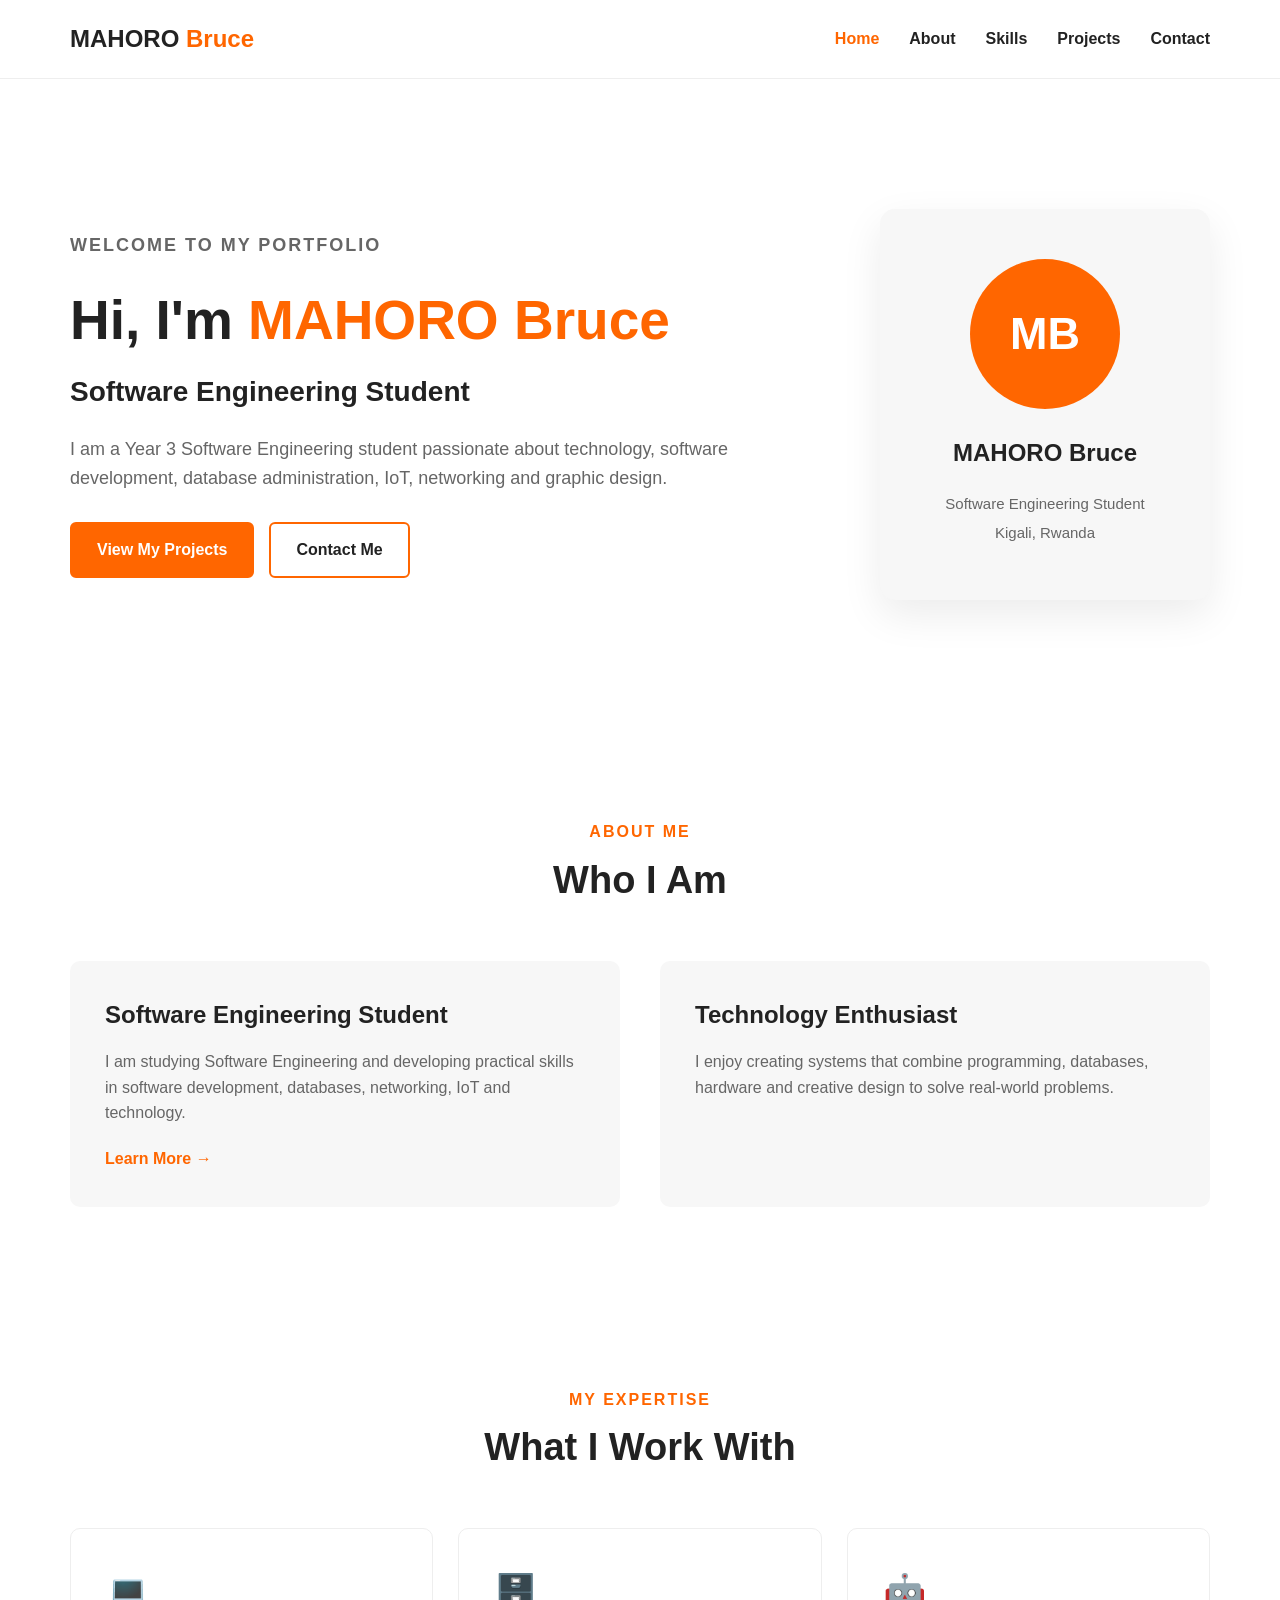
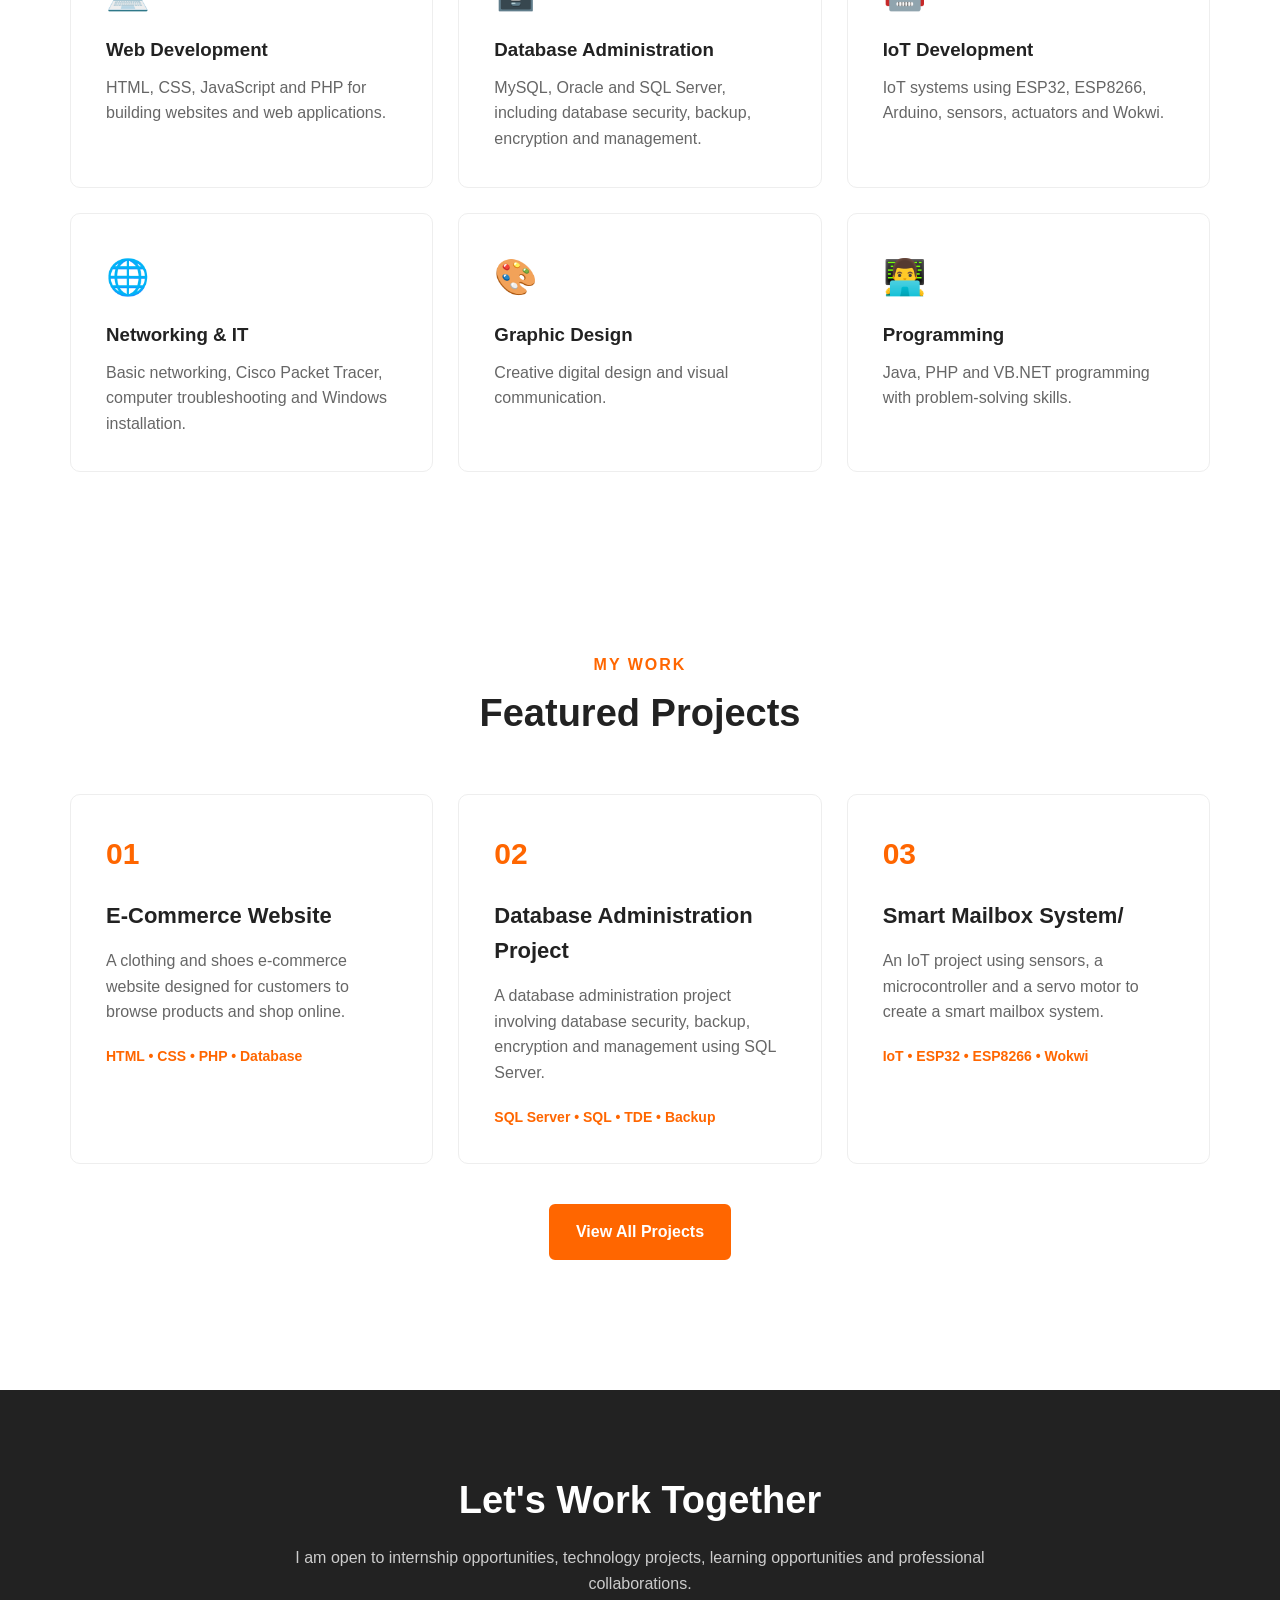
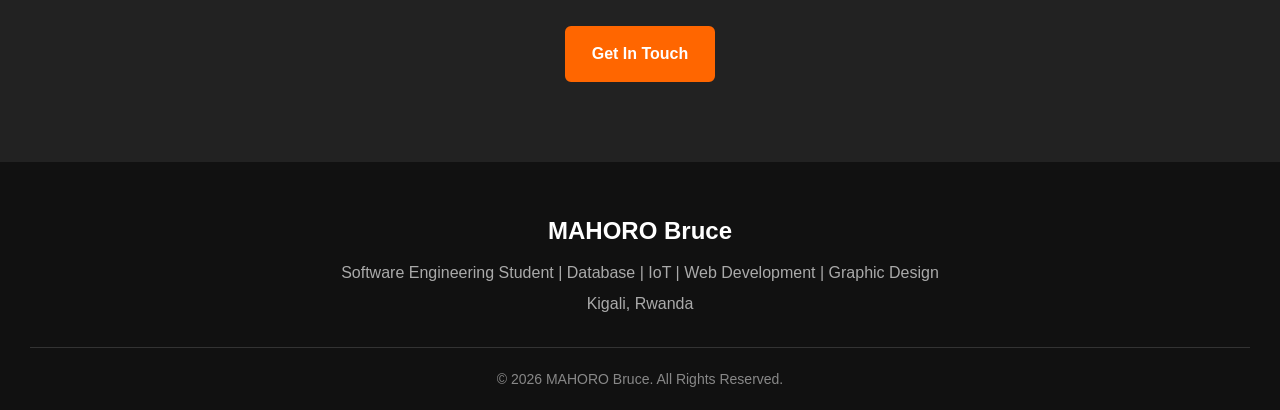
==== index.html @ 53770e33 "Update index.html" ====
<!DOCTYPE html>
<html lang="en">

<head>
    <meta charset="UTF-8">
    <meta name="viewport" content="width=device-width, initial-scale=1.0">

    <title>MAHORO Bruce | Software Engineer</title>

    <link rel="stylesheet" href="style.css">
</head>

<body>

    <!-- Navigation -->
    <header>
        <nav class="navbar">

            <div class="logo">
                MAHORO <span>Bruce</span>
            </div>

            <ul class="nav-links">
                <li><a href="index.html" class="active">Home</a></li>
                <li><a href="about.html">About</a></li>
                <li><a href="skills.html">Skills</a></li>
                <li><a href="project.html">Projects</a></li>
                <li><a href="contact.html">Contact</a></li>
            </ul>

        </nav>
    </header>


    <!-- Hero Section -->
    <main>

        <section class="hero">

            <div class="hero-text">

                <p class="small-title">WELCOME TO MY PORTFOLIO</p>

                <h1>
                    Hi, I'm <span>MAHORO Bruce</span>
                </h1>

                <h2>
                    Software Engineering Student
                </h2>

                <p>
                    I am a Year 3 Software Engineering student passionate about
                    technology, software development, database administration,
                    IoT, networking and graphic design.
                </p>

                <div class="hero-buttons">
                    <a href="project.html" class="btn">View My Projects</a>
                    <a href="contact.html" class="btn secondary">Contact Me</a>
                </div>

            </div>


            <div class="hero-card">

                <div class="profile-circle">
                    MB
                </div>

                <h2>MAHORO Bruce</h2>

                <p>Software Engineering Student</p>

                <p>Kigali, Rwanda</p>

            </div>

        </section>


        <!-- About Preview -->
        <section class="section">

            <div class="section-title">
                <p>ABOUT ME</p>
                <h2>Who I Am</h2>
            </div>

            <div class="about-preview">

                <div>
                    <h3>Software Engineering Student</h3>

                    <p>
                        I am studying Software Engineering and developing
                        practical skills in software development, databases,
                        networking, IoT and technology.
                    </p>

                    <a href="about.html" class="text-link">
                        Learn More →
                    </a>
                </div>

                <div>
                    <h3>Technology Enthusiast</h3>

                    <p>
                        I enjoy creating systems that combine programming,
                        databases, hardware and creative design to solve
                        real-world problems.
                    </p>
                </div>

            </div>

        </section>


        <!-- Services / Skills Preview -->
        <section class="section">

            <div class="section-title">
                <p>MY EXPERTISE</p>
                <h2>What I Work With</h2>
            </div>


            <div class="cards">

                <div class="card">
                    <div class="icon">💻</div>
                    <h3>Web Development</h3>
                    <p>
                        HTML, CSS, JavaScript and PHP for building websites
                        and web applications.
                    </p>
                </div>


                <div class="card">
                    <div class="icon">🗄️</div>
                    <h3>Database Administration</h3>
                    <p>
                        MySQL, Oracle and SQL Server, including database
                        security, backup, encryption and management.
                    </p>
                </div>


                <div class="card">
                    <div class="icon">🤖</div>
                    <h3>IoT Development</h3>
                    <p>
                        IoT systems using ESP32, ESP8266, Arduino, sensors,
                        actuators and Wokwi.
                    </p>
                </div>


                <div class="card">
                    <div class="icon">🌐</div>
                    <h3>Networking & IT</h3>
                    <p>
                        Basic networking, Cisco Packet Tracer, computer
                        troubleshooting and Windows installation.
                    </p>
                </div>


                <div class="card">
                    <div class="icon">🎨</div>
                    <h3>Graphic Design</h3>
                    <p>
                        Creative digital design and visual communication.
                    </p>
                </div>


                <div class="card">
                    <div class="icon">👨‍💻</div>
                    <h3>Programming</h3>
                    <p>
                        Java, PHP and VB.NET programming with problem-solving
                        skills.
                    </p>
                </div>

            </div>

        </section>


        <!-- Projects Preview -->
        <section class="section">

            <div class="section-title">
                <p>MY WORK</p>
                <h2>Featured Projects</h2>
            </div>


            <div class="project-grid">

                <div class="project-card">

                    <div class="project-number">
                        01
                    </div>

                    <h3>E-Commerce Website</h3>

                    <p>
                        A clothing and shoes e-commerce website designed
                        for customers to browse products and shop online.
                    </p>

                    <p class="technology">
                        HTML • CSS • PHP • Database
                    </p>

                </div>


                <div class="project-card">

                    <div class="project-number">
                        02
                    </div>

                    <h3>Database Administration Project</h3>

                    <p>
                        A database administration project involving database
                        security, backup, encryption and management using
                        SQL Server.
                    </p>

                    <p class="technology">
                        SQL Server • SQL • TDE • Backup
                    </p>

                </div>


                <div class="project-card">

                    <div class="project-number">
                        03
                    </div>

                    <h3>Smart Mailbox System/</h3>

                    <p>
                        An IoT project using sensors, a microcontroller and
                        a servo motor to create a smart mailbox system.
                    </p>

                    <p class="technology">
                        IoT • ESP32 • ESP8266 • Wokwi
                    </p>

                </div>

            </div>


            <div class="center-button">
                <a href="projects.html" class="btn">
                    View All Projects
                </a>
            </div>

        </section>


        <!-- Call To Action -->
        <section class="cta">

            <h2>Let's Work Together</h2>

            <p>
                I am open to internship opportunities, technology projects,
                learning opportunities and professional collaborations.
            </p>

            <a href="contact.html" class="btn">
                Get In Touch
            </a>

        </section>

    </main>


    <!-- Footer -->
    <footer>

        <div class="footer-content">

            <h2>MAHORO Bruce</h2>

            <p>
                Software Engineering Student | Database | IoT | Web Development | Graphic Design
            </p>

            <p>
                Kigali, Rwanda
            </p>

        </div>

        <div class="copyright">
            © 2026 MAHORO Bruce. All Rights Reserved.
        </div>

    </footer>


    <script src="script.js"></script>

</body>

</html>
---- style.css ----
* {
    margin: 0;
    padding: 0;
    box-sizing: border-box;
}


html {
    scroll-behavior: smooth;
}


body {
    font-family: Arial, Helvetica, sans-serif;
    background: #ffffff;
    color: #222222;
    line-height: 1.6;
}


/* =========================
   NAVIGATION
========================= */

header {
    background: #ffffff;
    border-bottom: 1px solid #eeeeee;
    position: sticky;
    top: 0;
    z-index: 1000;
}


.navbar {
    max-width: 1200px;
    margin: auto;
    padding: 20px 30px;

    display: flex;
    justify-content: space-between;
    align-items: center;
}


.logo {
    font-size: 24px;
    font-weight: bold;
}


.logo span {
    color: #ff6600;
}


.nav-links {
    list-style: none;

    display: flex;
    gap: 30px;
}


.nav-links a {
    text-decoration: none;
    color: #222222;
    font-weight: 600;
    transition: 0.3s;
}


.nav-links a:hover,
.nav-links a.active {
    color: #ff6600;
}


/* =========================
   HERO
========================= */

.hero {
    max-width: 1200px;
    margin: auto;
    min-height: 650px;

    padding: 80px 30px;

    display: flex;
    justify-content: space-between;
    align-items: center;
    gap: 60px;
}


.hero-text {
    max-width: 700px;
}


.small-title {
    color: #ff6600;
    font-size: 14px;
    font-weight: bold;
    letter-spacing: 2px;
    margin-bottom: 15px;
}


.hero h1 {
    font-size: 55px;
    line-height: 1.1;
    margin-bottom: 20px;
}


.hero h1 span {
    color: #ff6600;
}


.hero h2 {
    font-size: 28px;
    margin-bottom: 20px;
}


.hero p {
    font-size: 18px;
    color: #666666;
    margin-bottom: 30px;
}


.hero-buttons {
    display: flex;
    gap: 15px;
    flex-wrap: wrap;
}


.btn {
    display: inline-block;

    background: #ff6600;
    color: #ffffff;

    padding: 13px 25px;

    text-decoration: none;

    border: 2px solid #ff6600;
    border-radius: 6px;

    font-weight: bold;

    cursor: pointer;

    transition: 0.3s;
}


.btn:hover {
    background: #222222;
    border-color: #222222;
}


.btn.secondary {
    background: transparent;
    color: #222222;
}


.btn.secondary:hover {
    background: #ff6600;
    color: #ffffff;
}


/* =========================
   HERO CARD
========================= */

.hero-card {
    width: 330px;

    padding: 50px 30px;

    background: #f7f7f7;

    border-radius: 15px;

    text-align: center;

    box-shadow: 0 15px 40px rgba(0, 0, 0, 0.08);
}


.profile-circle {
    width: 150px;
    height: 150px;

    margin: 0 auto 25px;

    border-radius: 50%;

    background: #ff6600;
    color: white;

    display: flex;
    justify-content: center;
    align-items: center;

    font-size: 45px;
    font-weight: bold;
}


.profile-circle.large {
    width: 220px;
    height: 220px;
    font-size: 60px;
}


.hero-card h2 {
    font-size: 24px;
}


.hero-card p {
    font-size: 15px;
    margin: 5px;
}


/* =========================
   GENERAL SECTIONS
========================= */

.section {
    max-width: 1200px;
    margin: auto;
    padding: 90px 30px;
}


.section-title {
    text-align: center;
    margin-bottom: 50px;
}


.section-title p {
    color: #ff6600;
    font-weight: bold;
    letter-spacing: 2px;
}


.section-title h2 {
    font-size: 38px;
    margin-top: 5px;
}


/* =========================
   ABOUT PREVIEW
========================= */

.about-preview {
    display: grid;
    grid-template-columns: 1fr 1fr;
    gap: 40px;
}


.about-preview > div {
    padding: 35px;
    background: #f7f7f7;
    border-radius: 10px;
}


.about-preview h3 {
    font-size: 24px;
    margin-bottom: 15px;
}


.about-preview p {
    color: #666666;
}


.text-link {
    display: inline-block;
    margin-top: 20px;
    color: #ff6600;
    text-decoration: none;
    font-weight: bold;
}


/* =========================
   CARDS
========================= */

.cards {
    display: grid;

    grid-template-columns: repeat(3, 1fr);

    gap: 25px;
}


.card {
    padding: 35px;

    border: 1px solid #eeeeee;

    border-radius: 10px;

    transition: 0.3s;
}


.card:hover {
    transform: translateY(-8px);

    box-shadow: 0 15px 30px rgba(0, 0, 0, 0.08);
}


.icon {
    font-size: 35px;
    margin-bottom: 15px;
}


.card h3 {
    margin-bottom: 10px;
}


.card p {
    color: #666666;
}


/* =========================
   PROJECTS
========================= */

.project-grid {
    display: grid;

    grid-template-columns: repeat(3, 1fr);

    gap: 25px;
}


.project-card {
    padding: 35px;

    border: 1px solid #eeeeee;

    border-radius: 10px;

    transition: 0.3s;
}


.project-card:hover {
    transform: translateY(-8px);

    box-shadow: 0 15px 30px rgba(0, 0, 0, 0.08);
}


.project-number {
    color: #ff6600;

    font-size: 30px;

    font-weight: bold;

    margin-bottom: 20px;
}


.project-card h3 {
    font-size: 22px;
    margin-bottom: 15px;
}


.project-card p {
    color: #666666;
}


.technology {
    margin-top: 20px;

    color: #ff6600 !important;

    font-size: 14px;

    font-weight: bold;
}


.center-button {
    text-align: center;
    margin-top: 40px;
}


/* =========================
   PAGE HEADER
========================= */

.page-header {
    background: #f7f7f7;

    text-align: center;

    padding: 90px 30px;
}


.page-header p {
    color: #ff6600;

    font-weight: bold;

    letter-spacing: 2px;
}


.page-header h1 {
    font-size: 50px;
}


/* =========================
   ABOUT PAGE
========================= */

.about-large {
    display: grid;

    grid-template-columns: 1fr 1fr;

    gap: 70px;

    align-items: center;
}


.about-image {
    background: #f7f7f7;

    min-height: 400px;

    display: flex;

    align-items: center;

    justify-content: center;

    border-radius: 15px;
}


.about-content h2 {
    font-size: 40px;

    margin-bottom: 20px;
}


.about-content p {
    color: #666666;

    margin-bottom: 15px;
}


/* =========================
   TIMELINE
========================= */

.timeline {
    max-width: 800px;
    margin: auto;
}


.timeline-item {
    display: flex;

    gap: 25px;

    padding: 30px;

    background: #f7f7f7;

    border-radius: 10px;
}


.timeline-dot {
    min-width: 55px;
    height: 55px;

    background: #ff6600;

    color: white;

    border-radius: 50%;

    display: flex;

    justify-content: center;
    align-items: center;

    font-weight: bold;
}


.timeline-item h3 {
    font-size: 24px;
}


.timeline-item h4 {
    color: #ff6600;
}


.timeline-item p {
    color: #666666;
}


/* =========================
   OBJECTIVE
========================= */

.objective {
    max-width: 850px;

    margin: auto;

    text-align: center;

    font-size: 18px;

    color: #666666;
}


.objective p {
    margin-bottom: 20px;
}


/* =========================
   SKILLS
========================= */

.skills-grid {
    display: grid;

    grid-template-columns: repeat(3, 1fr);

    gap: 25px;
}


.skill-card {
    padding: 35px;

    border: 1px solid #eeeeee;

    border-radius: 10px;

    transition: 0.3s;
}


.skill-card:hover {
    transform: translateY(-8px);

    box-shadow: 0 15px 30px rgba(0, 0, 0, 0.08);
}


.skill-icon {
    font-size: 40px;

    margin-bottom: 15px;
}


.skill-card h2 {
    font-size: 22px;

    margin-bottom: 10px;
}


.skill-card p {
    color: #666666;

    margin-bottom: 20px;
}


.skill-card ul {
    list-style: none;
}


.skill-card li {
    padding: 7px 0;

    border-bottom: 1px solid #eeeeee;
}


/* =========================
   LARGE PROJECTS
========================= */

.project-list {
    display: flex;

    flex-direction: column;

    gap: 30px;
}


.project-large {
    display: grid;

    grid-template-columns: 120px 1fr;

    gap: 30px;

    padding: 40px;

    border: 1px solid #eeeeee;

    border-radius: 12px;

    transition: 0.3s;
}


.project-large:hover {
    transform: translateY(-5px);

    box-shadow: 0 15px 30px rgba(0, 0, 0, 0.07);
}


.project-number-large {
    font-size: 40px;

    color: #ff6600;

    font-weight: bold;
}


.project-large h2 {
    font-size: 30px;

    margin-bottom: 15px;
}


.project-large p {
    color: #666666;

    margin-bottom: 15px;
}


/* =========================
   CONTACT
========================= */

.contact-section {
    display: grid;

    grid-template-columns: 1fr 1fr;

    gap: 70px;
}


.contact-info h2 {
    font-size: 38px;

    margin-bottom: 20px;
}


.contact-info > p {
    color: #666666;

    margin-bottom: 30px;
}


.contact-item {
    margin-bottom: 25px;
}


.contact-item h3 {
    margin-bottom: 5px;
}


.contact-item p {
    color: #666666;
}


.contact-form form {
    display: flex;

    flex-direction: column;
}


.contact-form label {
    margin-bottom: 7px;

    font-weight: bold;
}


.contact-form input,
.contact-form textarea {
    width: 100%;

    padding: 14px;

    margin-bottom: 20px;

    border: 1px solid #dddddd;

    border-radius: 6px;

    font-family: inherit;

    font-size: 15px;

    outline: none;
}


.contact-form input:focus,
.contact-form textarea:focus {
    border-color: #ff6600;
}


.contact-form button {
    width: fit-content;
}


/* =========================
   CTA
========================= */

.cta {
    background: #222222;

    color: white;

    text-align: center;

    padding: 80px 30px;

    margin-top: 40px;
}


.cta h2 {
    font-size: 38px;

    margin-bottom: 15px;
}


.cta p {
    max-width: 700px;

    margin: 0 auto 30px;

    color: #cccccc;
}


/* =========================
   FOOTER
========================= */

footer {
    background: #111111;

    color: white;

    text-align: center;

    padding: 50px 30px 20px;
}


.footer-content h2 {
    margin-bottom: 10px;
}


.footer-content p {
    color: #aaaaaa;

    margin-bottom: 5px;
}


.copyright {
    border-top: 1px solid #333333;

    margin-top: 30px;

    padding-top: 20px;

    color: #888888;

    font-size: 14px;
}


/* =========================
   MOBILE RESPONSIVE
========================= */

@media (max-width: 900px) {

    .hero {
        flex-direction: column;

        text-align: center;
    }


    .hero-buttons {
        justify-content: center;
    }


    .hero h1 {
        font-size: 42px;
    }


    .cards,
    .project-grid,
    .skills-grid {
        grid-template-columns: 1fr 1fr;
    }


    .about-large,
    .contact-section {
        grid-template-columns: 1fr;
    }

}


@media (max-width: 650px) {

    .navbar {
        flex-direction: column;

        gap: 20px;
    }


    .nav-links {
        gap: 15px;

        flex-wrap: wrap;

        justify-content: center;
    }


    .hero {
        padding-top: 50px;
    }


    .hero h1 {
        font-size: 36px;
    }


    .hero h2 {
        font-size: 23px;
    }


    .hero-card {
        width: 100%;
    }


    .cards,
    .project-grid,
    .skills-grid,
    .about-preview {
        grid-template-columns: 1fr;
    }


    .section-title h2 {
        font-size: 30px;
    }


    .page-header h1 {
        font-size: 38px;
    }


    .project-large {
        grid-template-columns: 1fr;
    }


    .about-content h2 {
        font-size: 32px;
    }


    .contact-info h2 {
        font-size: 30px;
    }

}
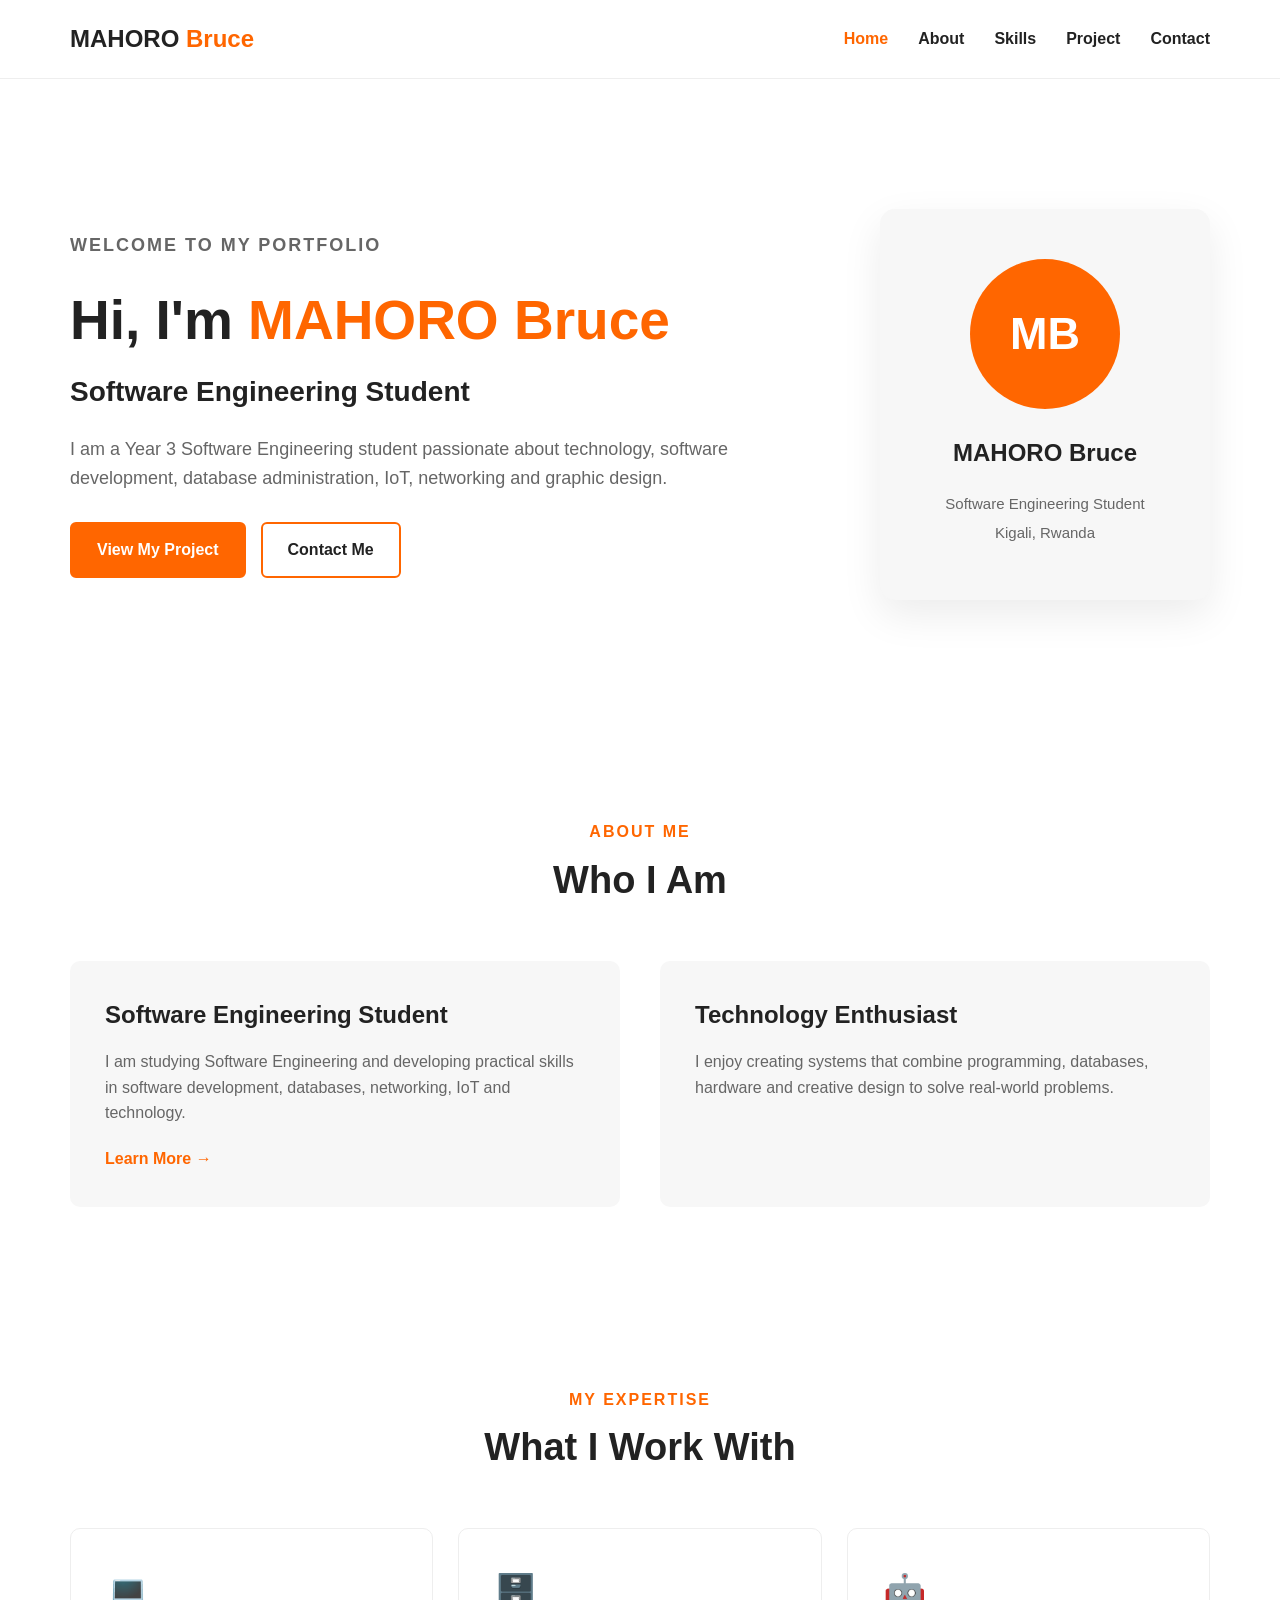
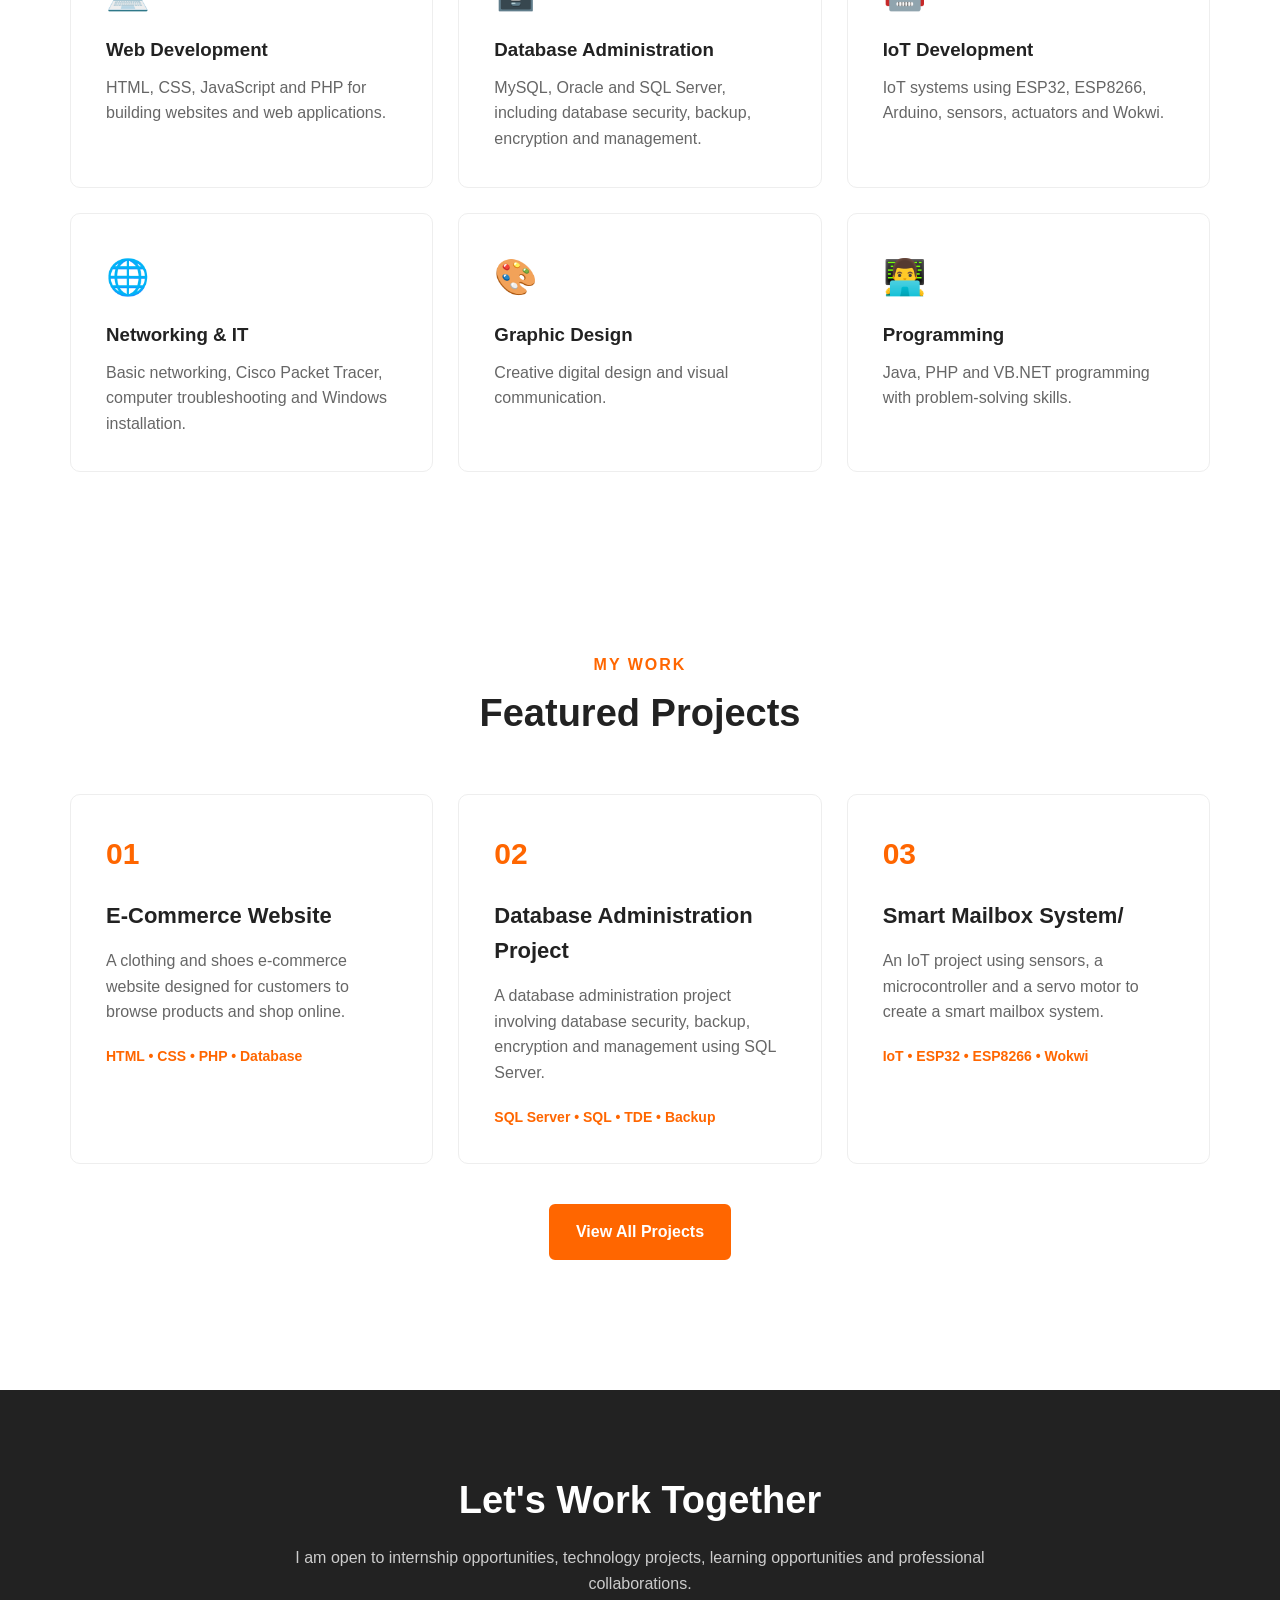
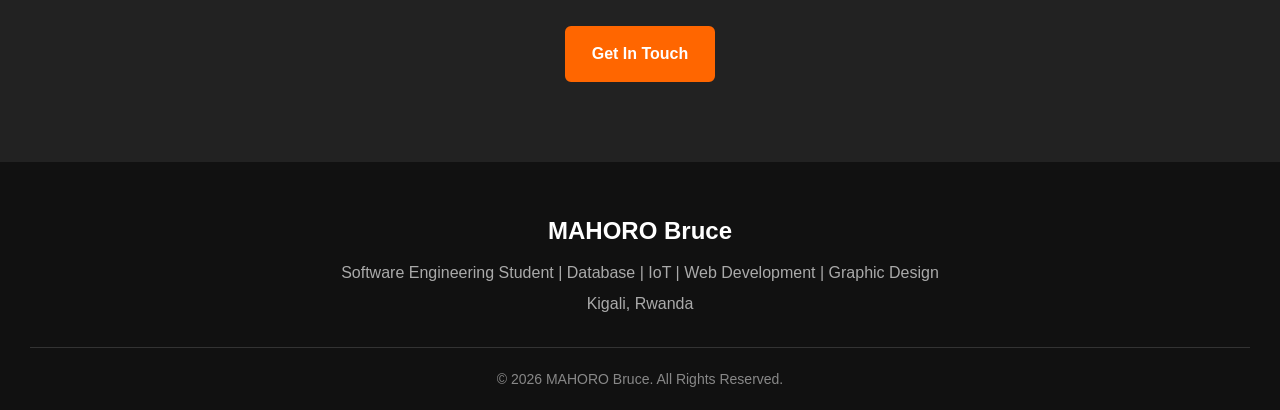
==== commit 59ccf1cd: "Change 'Projects' to 'Project' in index.html" ====
--- a/index.html
+++ b/index.html
@@ -24,7 +24,7 @@
                 <li><a href="index.html" class="active">Home</a></li>
                 <li><a href="about.html">About</a></li>
                 <li><a href="skills.html">Skills</a></li>
-                <li><a href="project.html">Projects</a></li>
+                <li><a href="project.html">Project</a></li>
                 <li><a href="contact.html">Contact</a></li>
             </ul>
 
@@ -56,7 +56,7 @@
                 </p>
 
                 <div class="hero-buttons">
-                    <a href="project.html" class="btn">View My Projects</a>
+                    <a href="project.html" class="btn">View My Project</a>
                     <a href="contact.html" class="btn secondary">Contact Me</a>
                 </div>
 
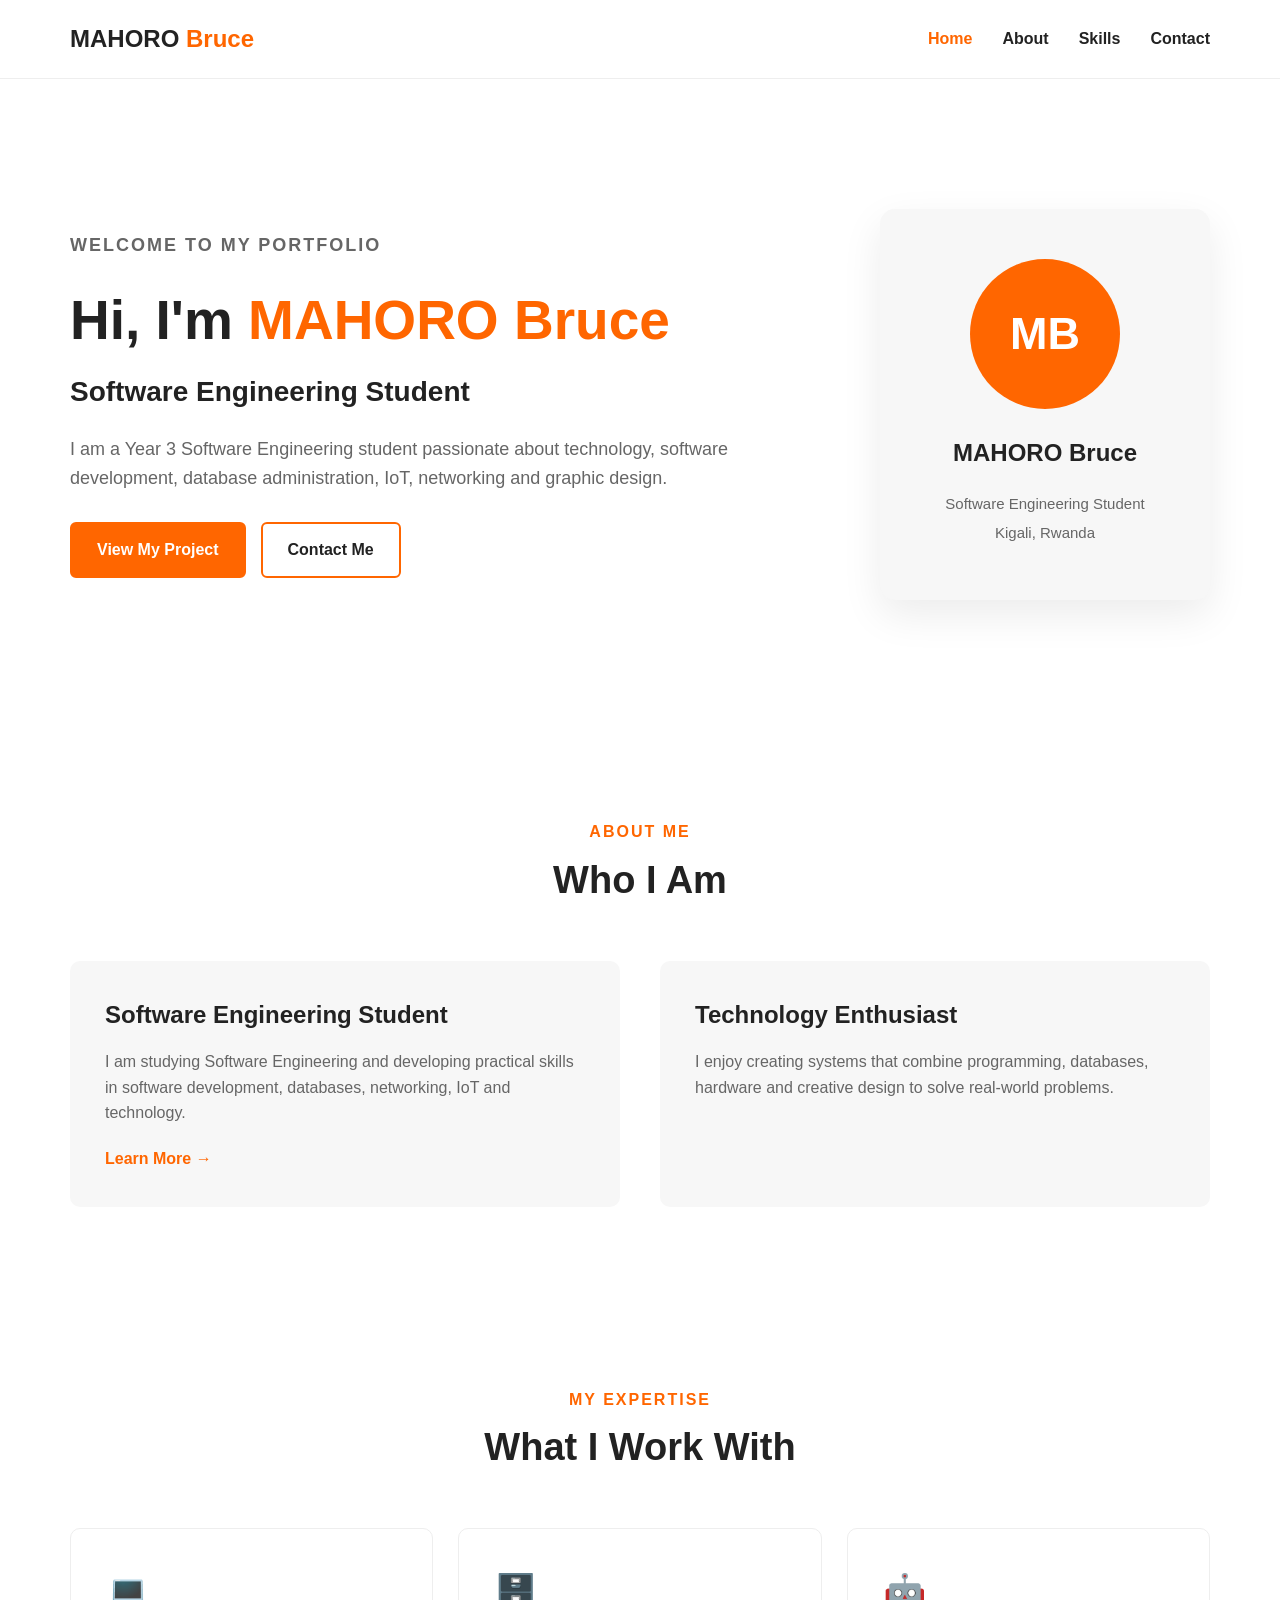
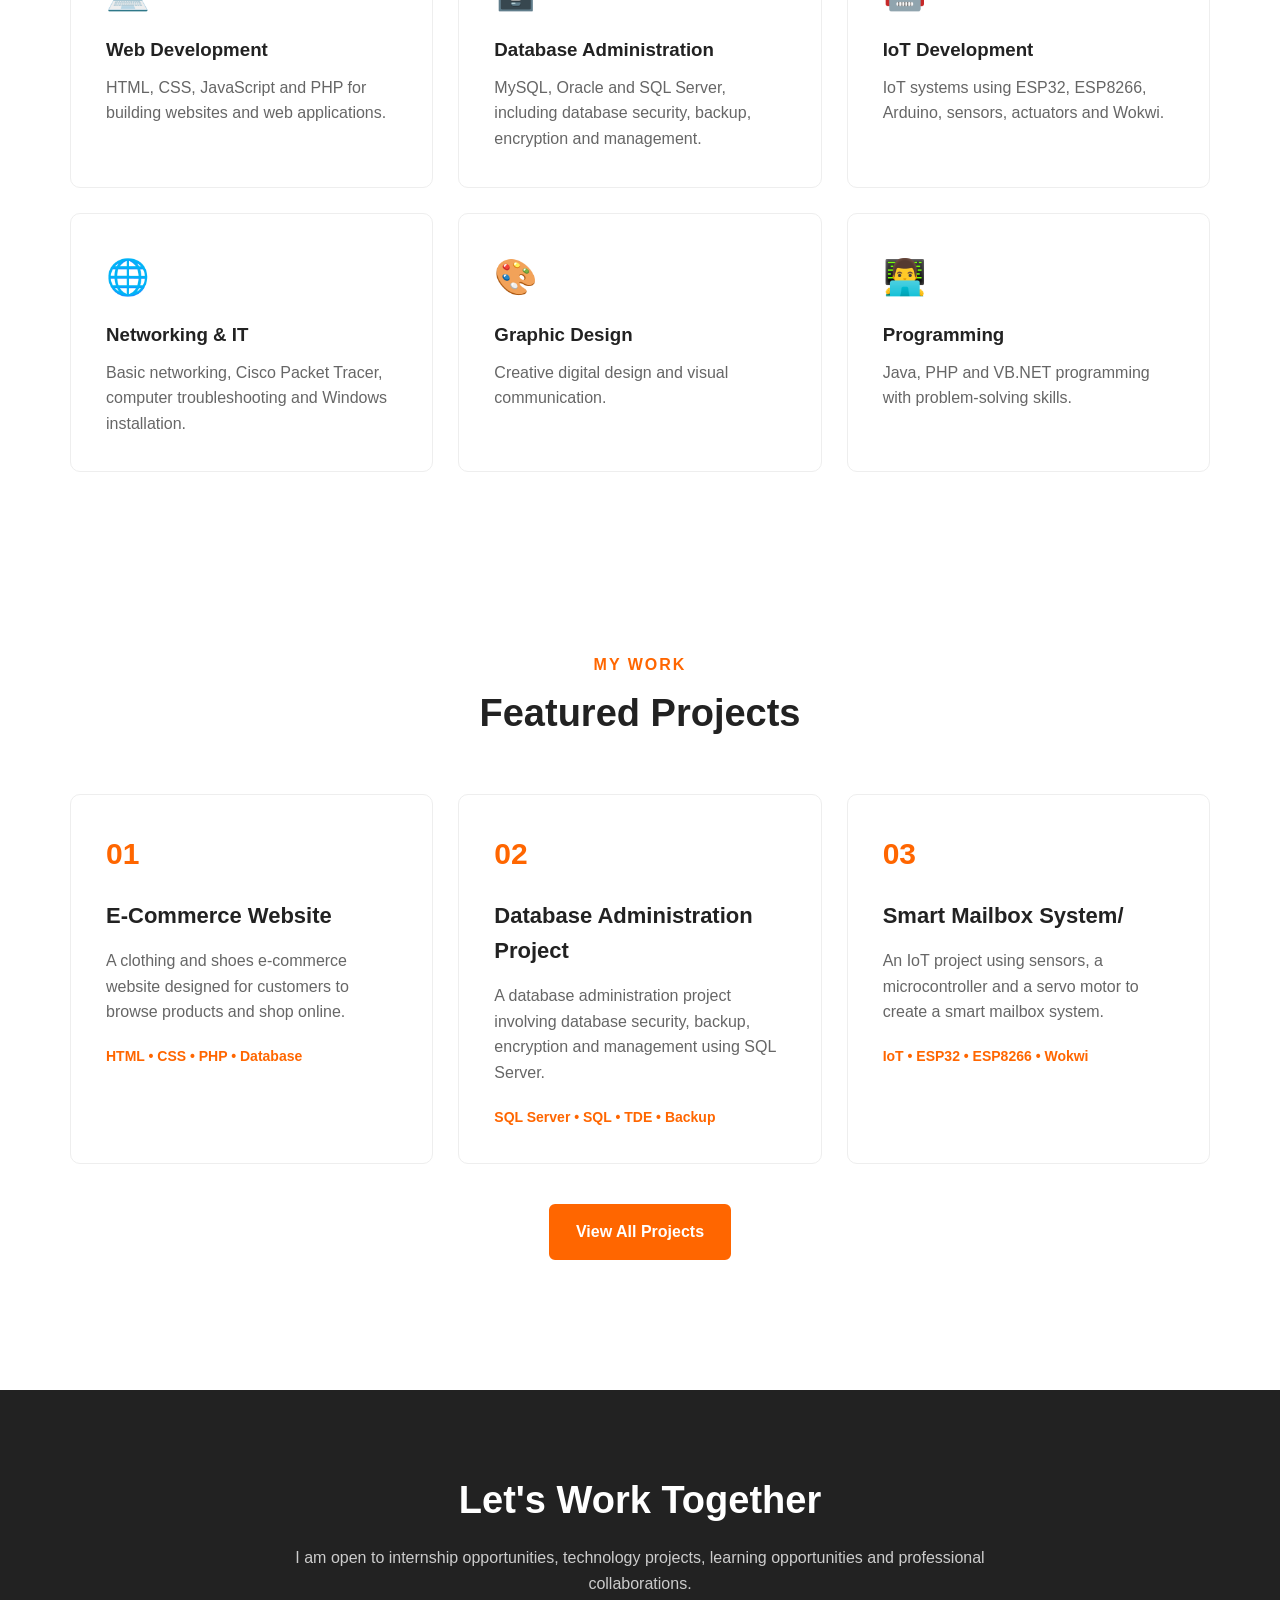
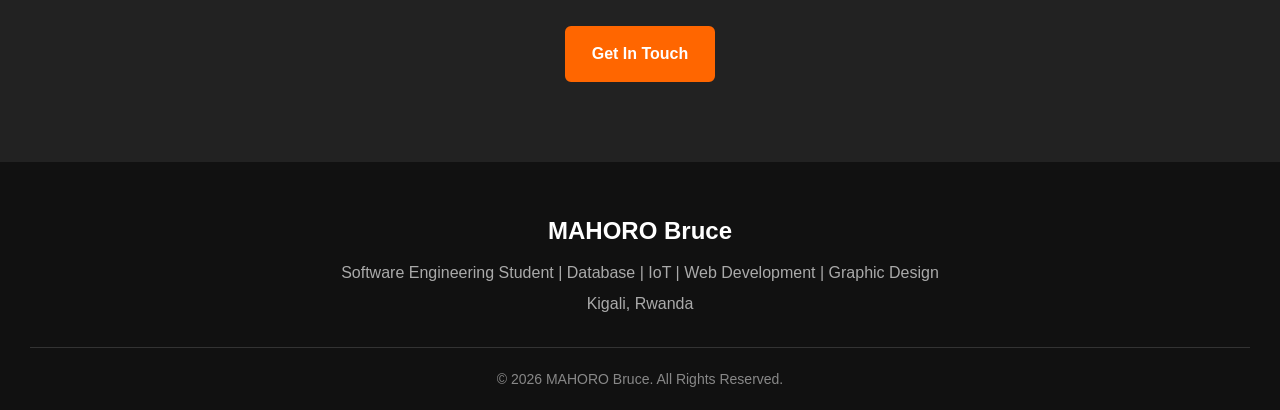
==== commit 785712e8: "Update navigation links and button destination" ====
--- a/index.html
+++ b/index.html
@@ -24,7 +24,7 @@
                 <li><a href="index.html" class="active">Home</a></li>
                 <li><a href="about.html">About</a></li>
                 <li><a href="skills.html">Skills</a></li>
-                <li><a href="project.html">Project</a></li>
+                
                 <li><a href="contact.html">Contact</a></li>
             </ul>
 
@@ -56,7 +56,7 @@
                 </p>
 
                 <div class="hero-buttons">
-                    <a href="project.html" class="btn">View My Project</a>
+                    <a href="projects.html" class="btn">View My Project</a>
                     <a href="contact.html" class="btn secondary">Contact Me</a>
                 </div>
 
@@ -268,7 +268,7 @@
 
 
             <div class="center-button">
-                <a href="projects.html" class="btn">
+                <a href="skills.html" class="btn">
                     View All Projects
                 </a>
             </div>
--- a/style.css
+++ b/style.css
@@ -963,3 +963,59 @@
     }
 
 }
+
+/* Project page additions */
+
+.project-large {
+    display: flex;
+    flex-wrap: wrap;
+    gap: 24px;
+    align-items: flex-start;
+}
+
+.project-image {
+    width: 280px;
+    max-width: 100%;
+    aspect-ratio: 16/10;
+    border-radius: 10px;
+    overflow: hidden;
+    background: #f4f4f4;
+    display: flex;
+    align-items: center;
+    justify-content: center;
+    color: #999;
+    font-size: 13px;
+    text-align: center;
+    padding: 10px;
+}
+
+.project-image img {
+    width: 100%;
+    height: 100%;
+    object-fit: cover;
+    display: block;
+}
+
+.project-info {
+    flex: 1;
+    min-width: 240px;
+}
+
+.project-links {
+    margin-top: 14px;
+}
+
+.project-links .btn {
+    display: inline-block;
+    padding: 10px 20px;
+    border-radius: 8px;
+    background: #f2701d;
+    color: #fff;
+    font-weight: 600;
+    font-size: 14px;
+    text-decoration: none;
+}
+
+.project-links .btn:hover {
+    opacity: 0.9;
+}
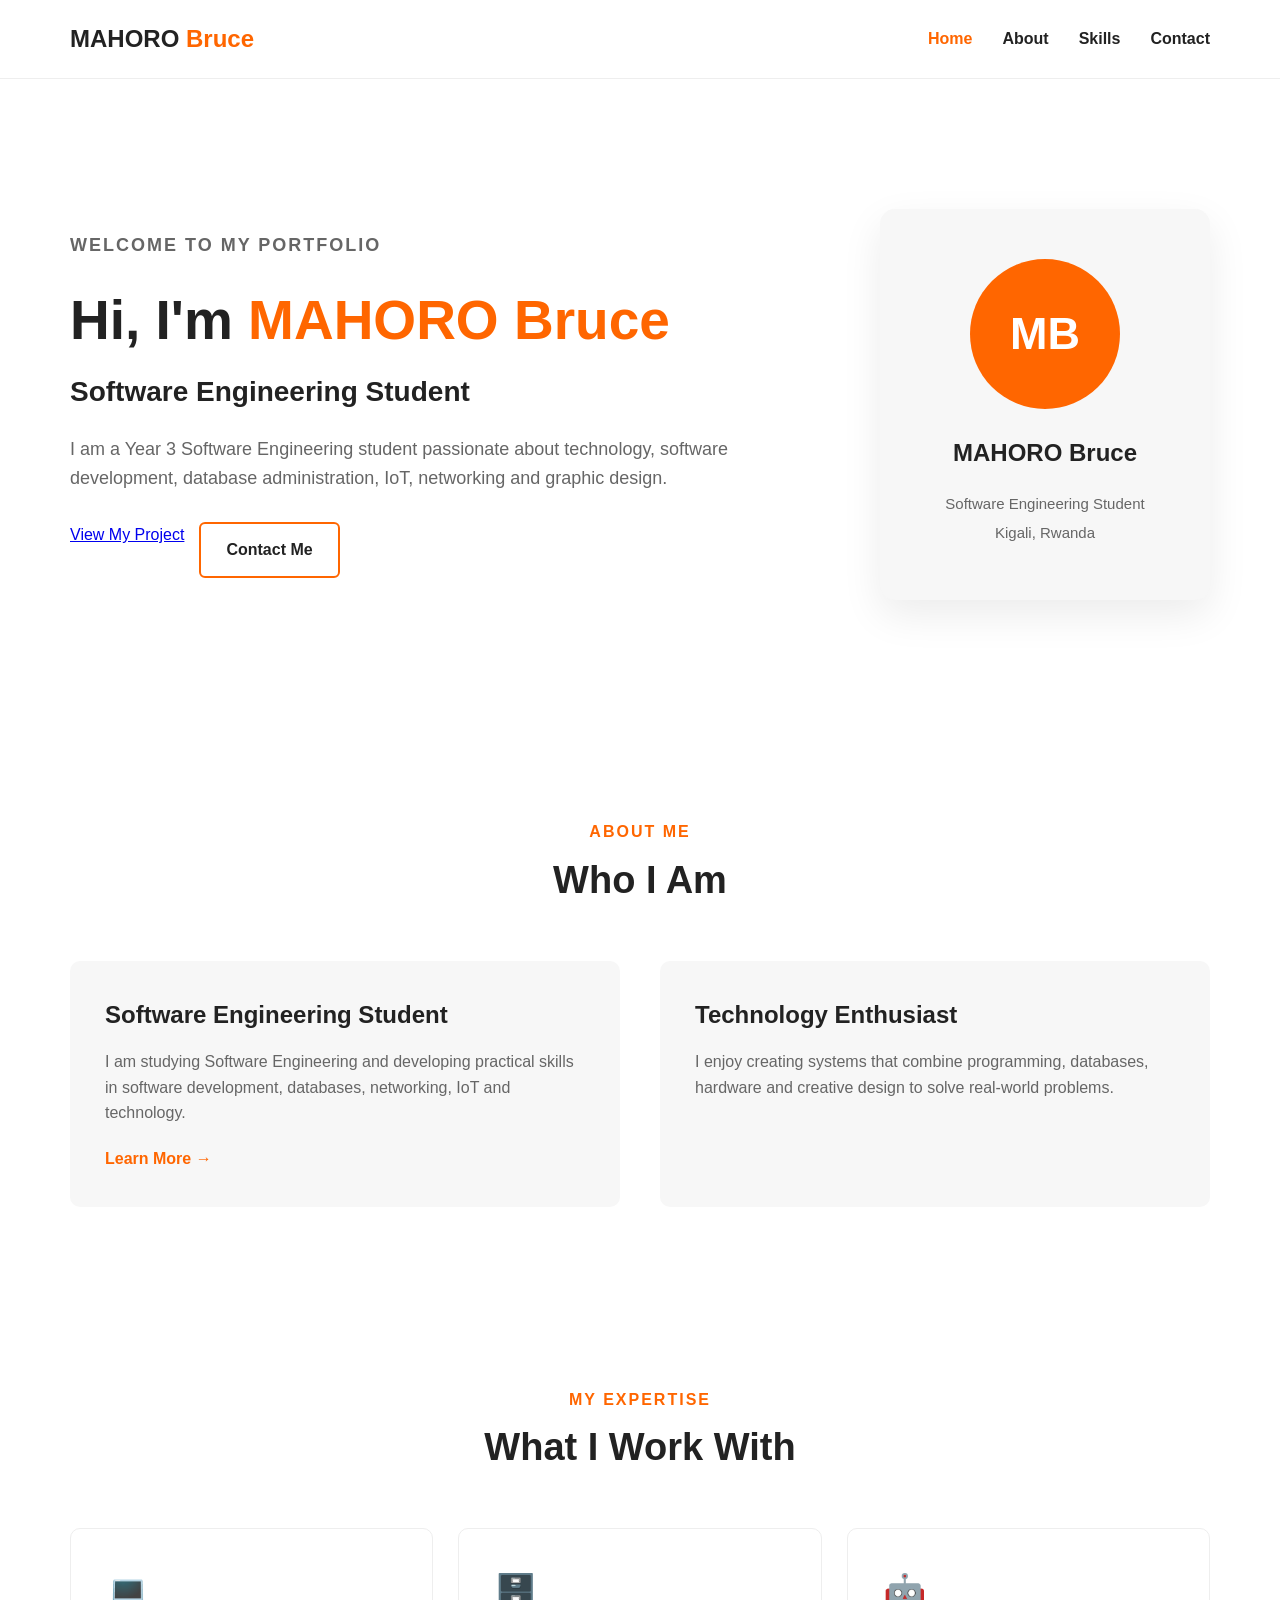
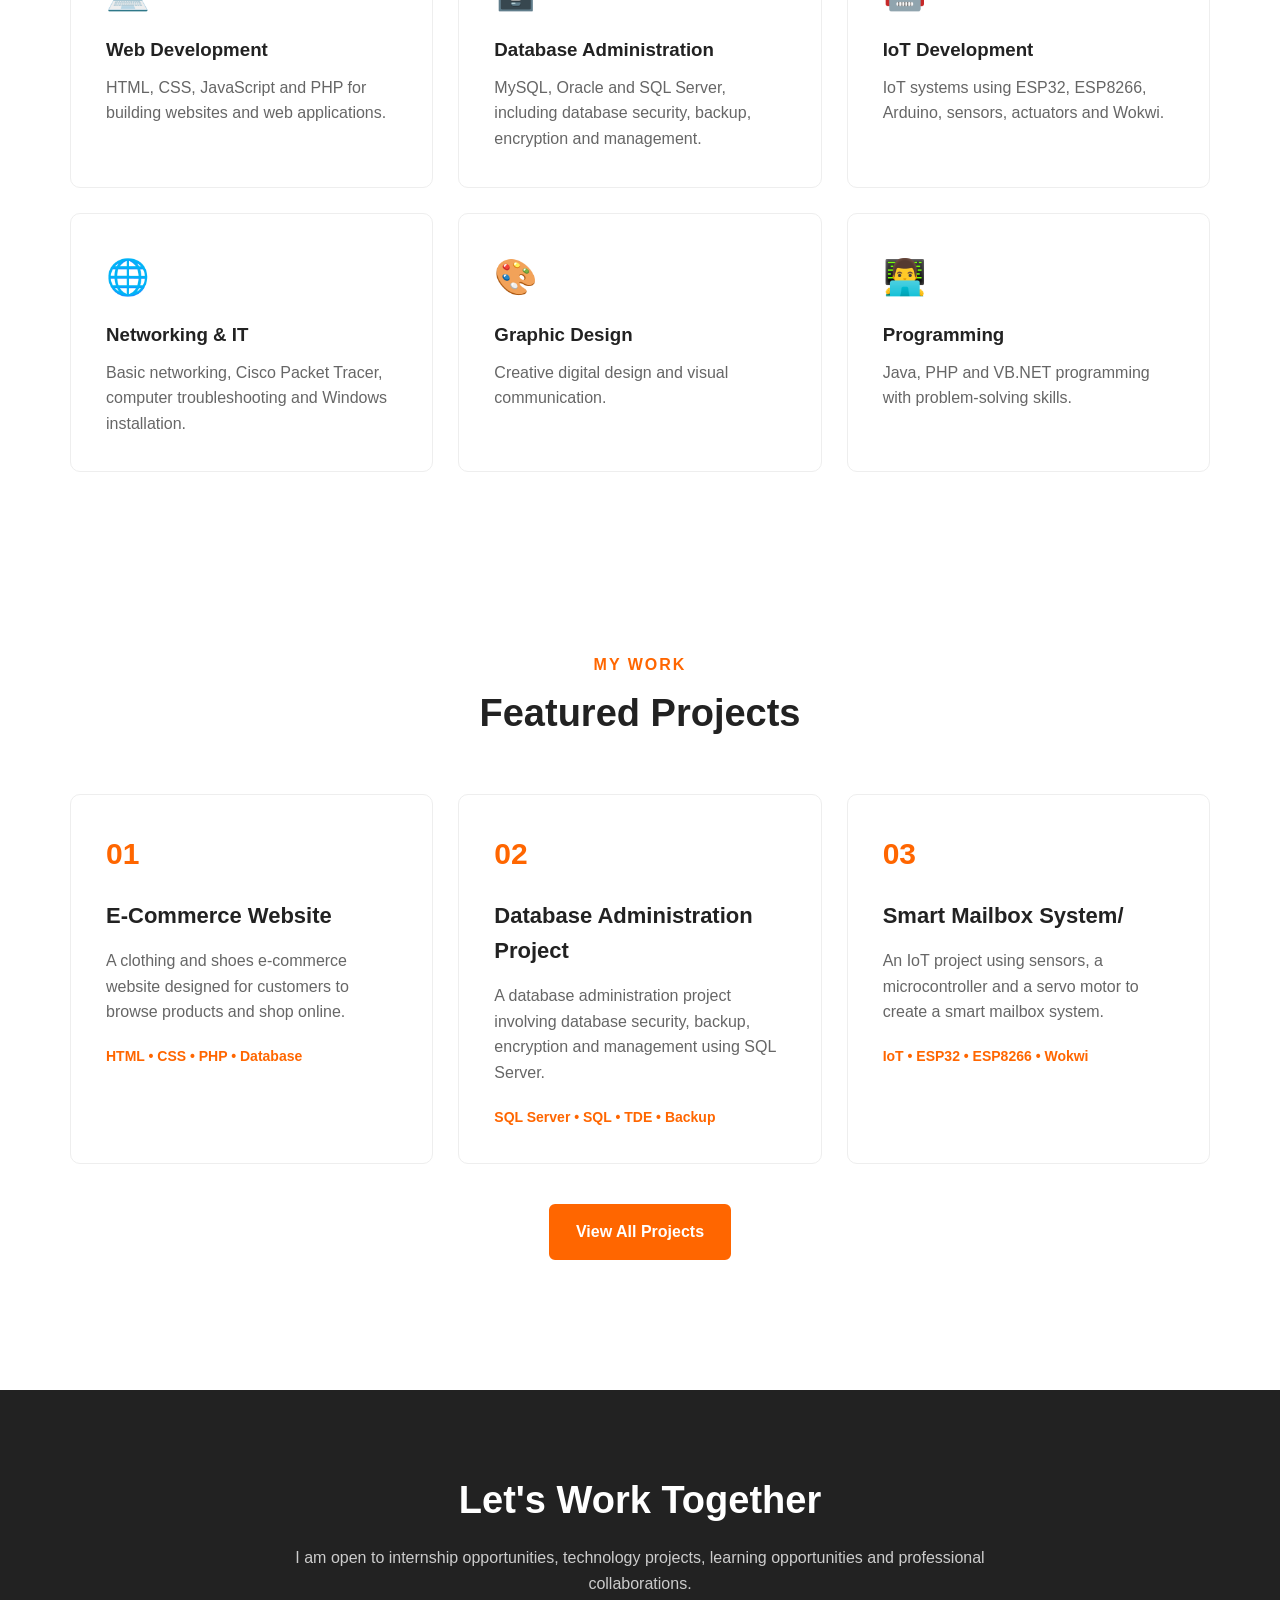
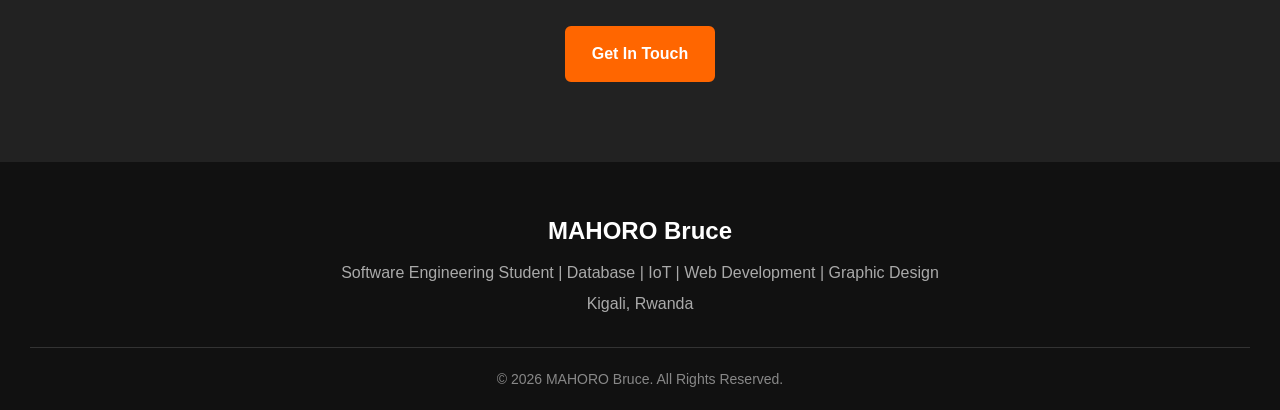
==== commit 2d66dad0: "Fix link to skills.html in hero-buttons" ====
--- a/index.html
+++ b/index.html
@@ -56,7 +56,7 @@
                 </p>
 
                 <div class="hero-buttons">
-                    <a href="projects.html" class="btn">View My Project</a>
+                    <a href="skills.html class="btn">View My Project</a>
                     <a href="contact.html" class="btn secondary">Contact Me</a>
                 </div>
 
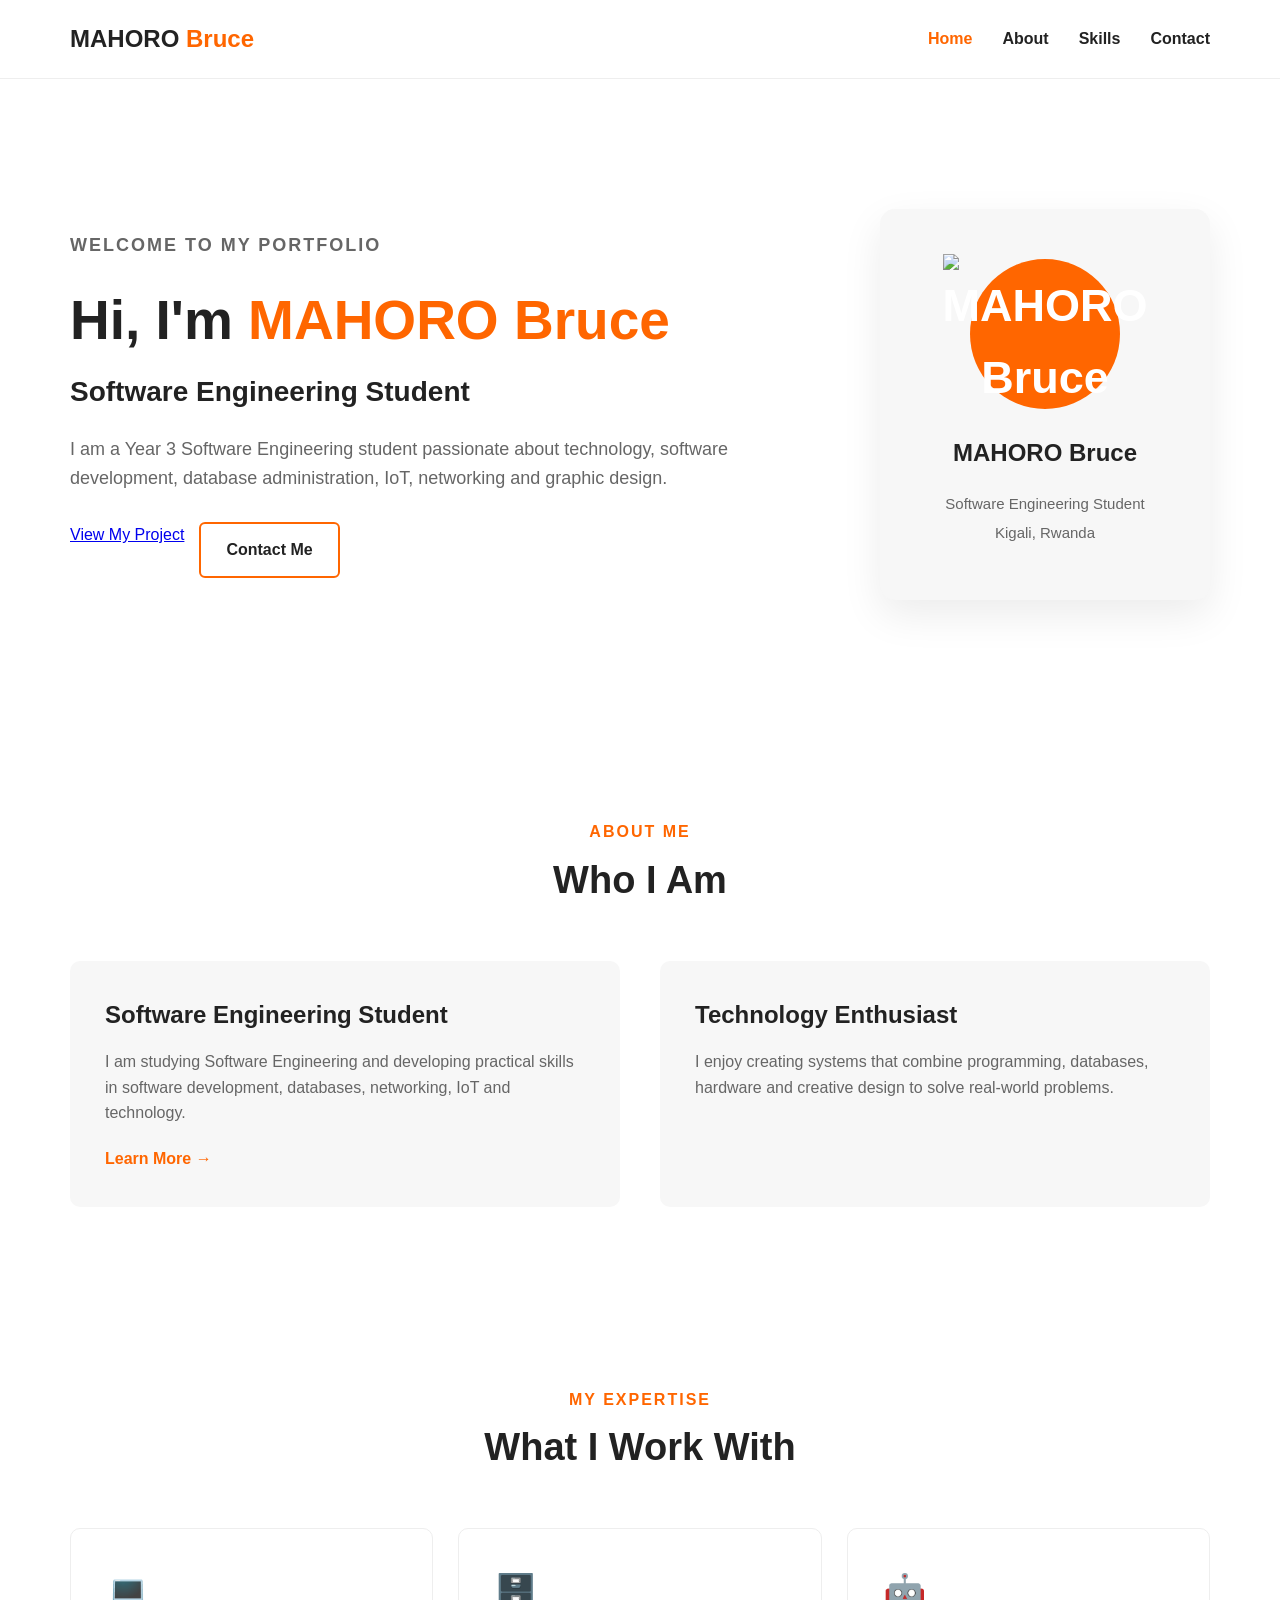
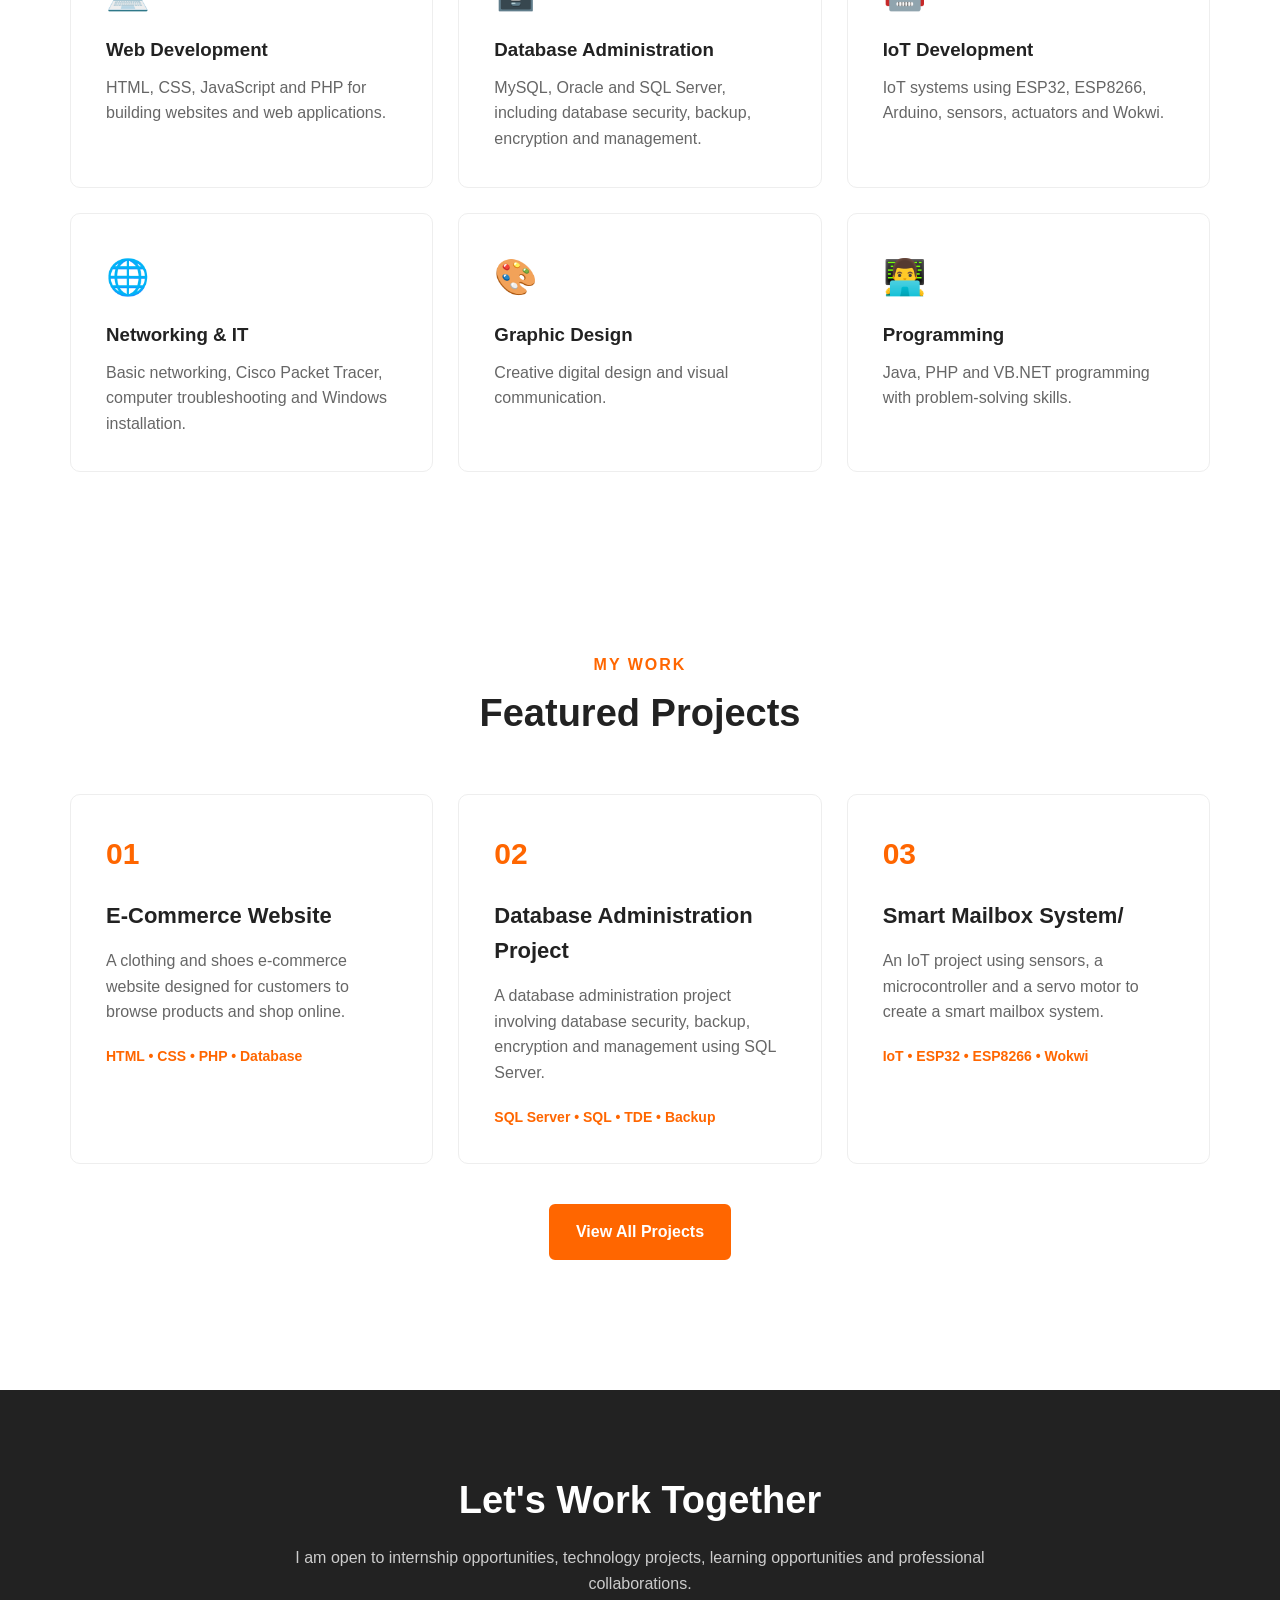
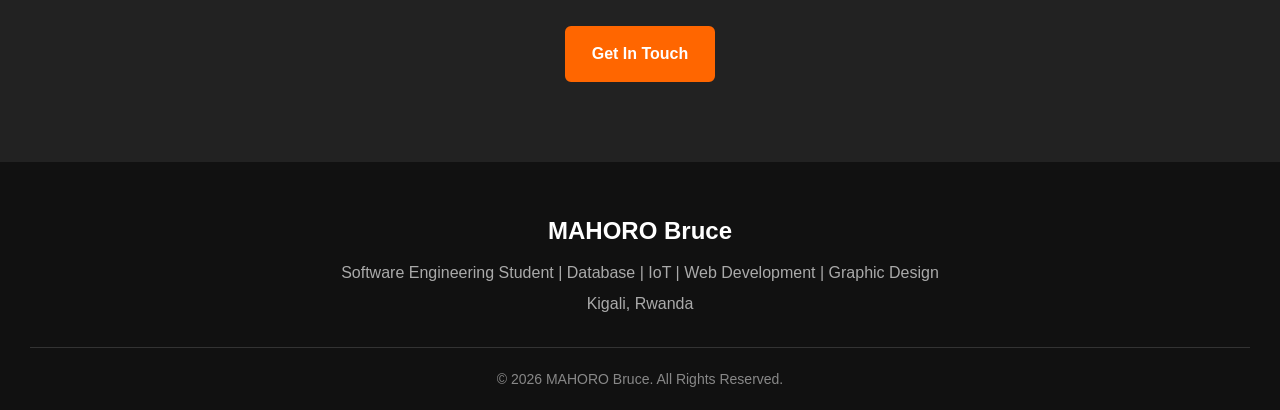
==== commit 471e5dc2: "Update profile image for MAHORO Bruce" ====
--- a/index.html
+++ b/index.html
@@ -66,7 +66,7 @@
             <div class="hero-card">
 
                 <div class="profile-circle">
-                    MB
+                 <img src="images/profile.PNG" alt="MAHORO Bruce" class="profile-img">
                 </div>
 
                 <h2>MAHORO Bruce</h2>
